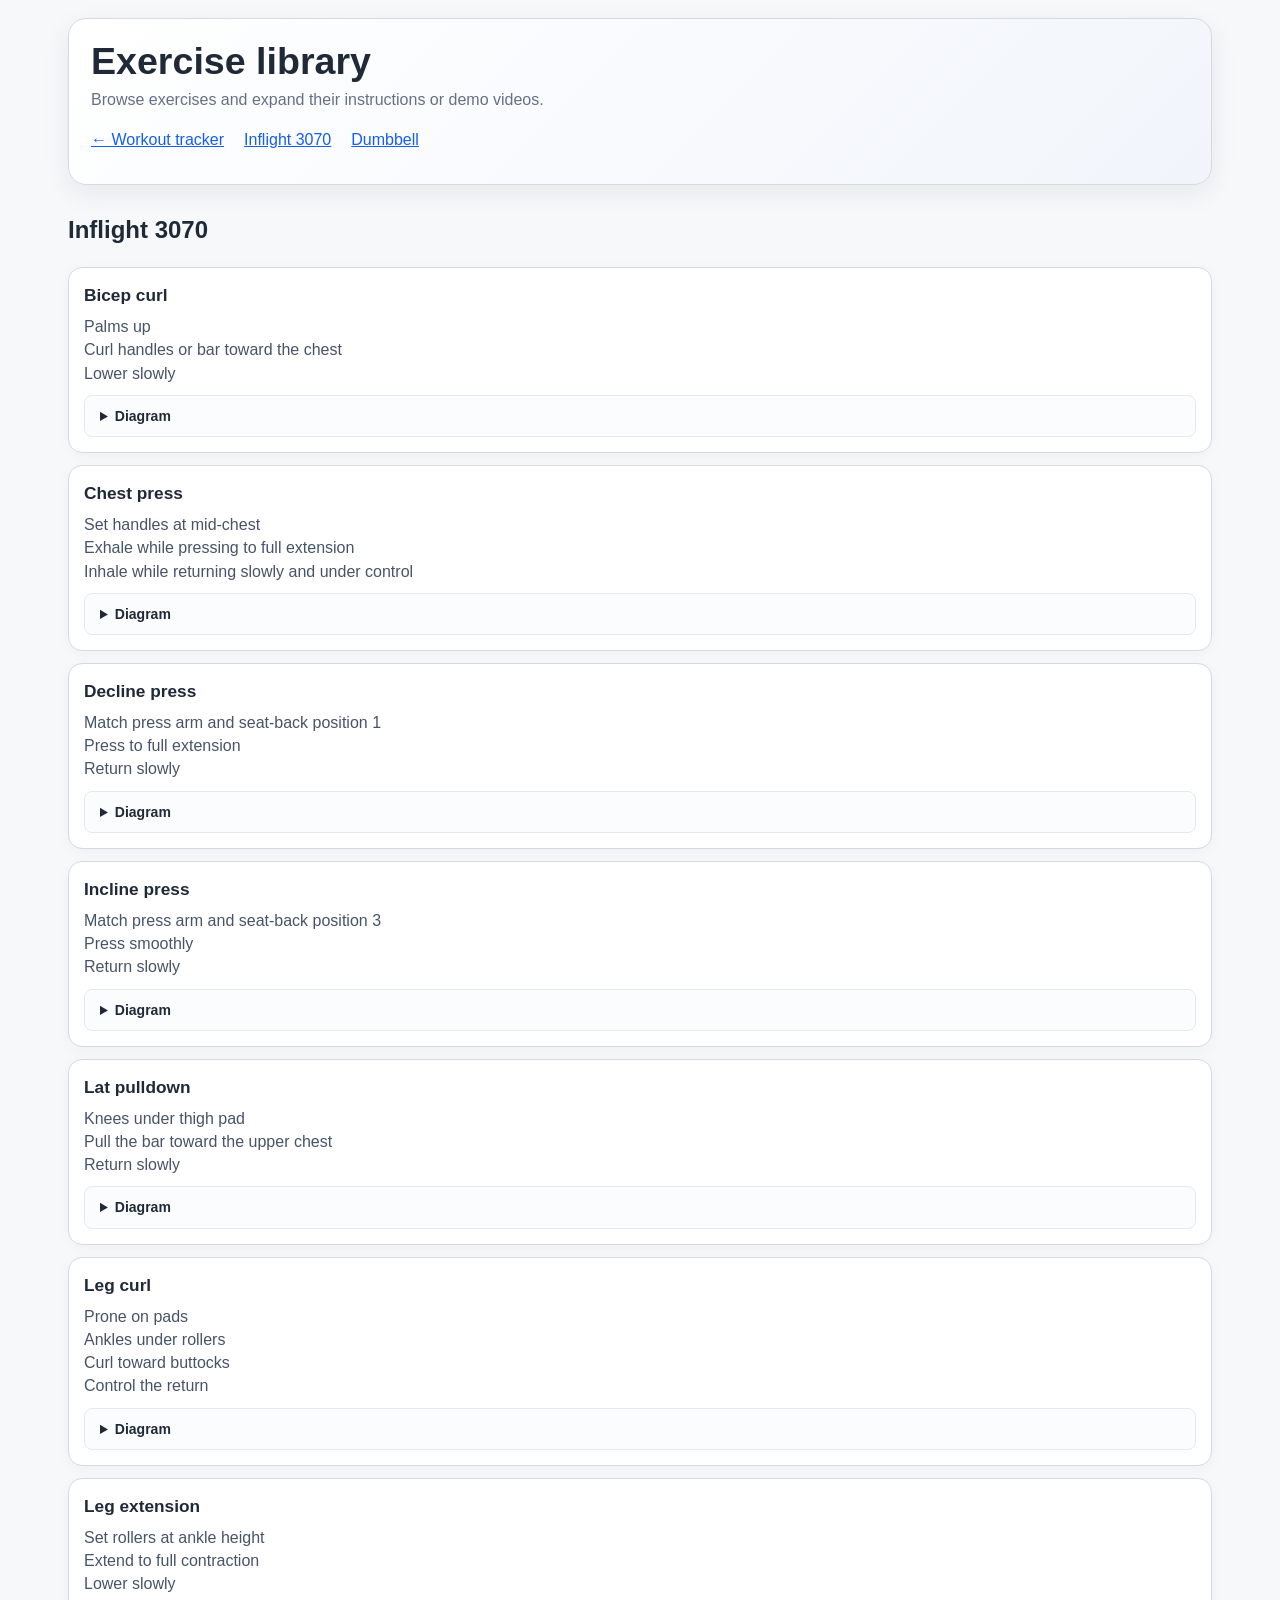
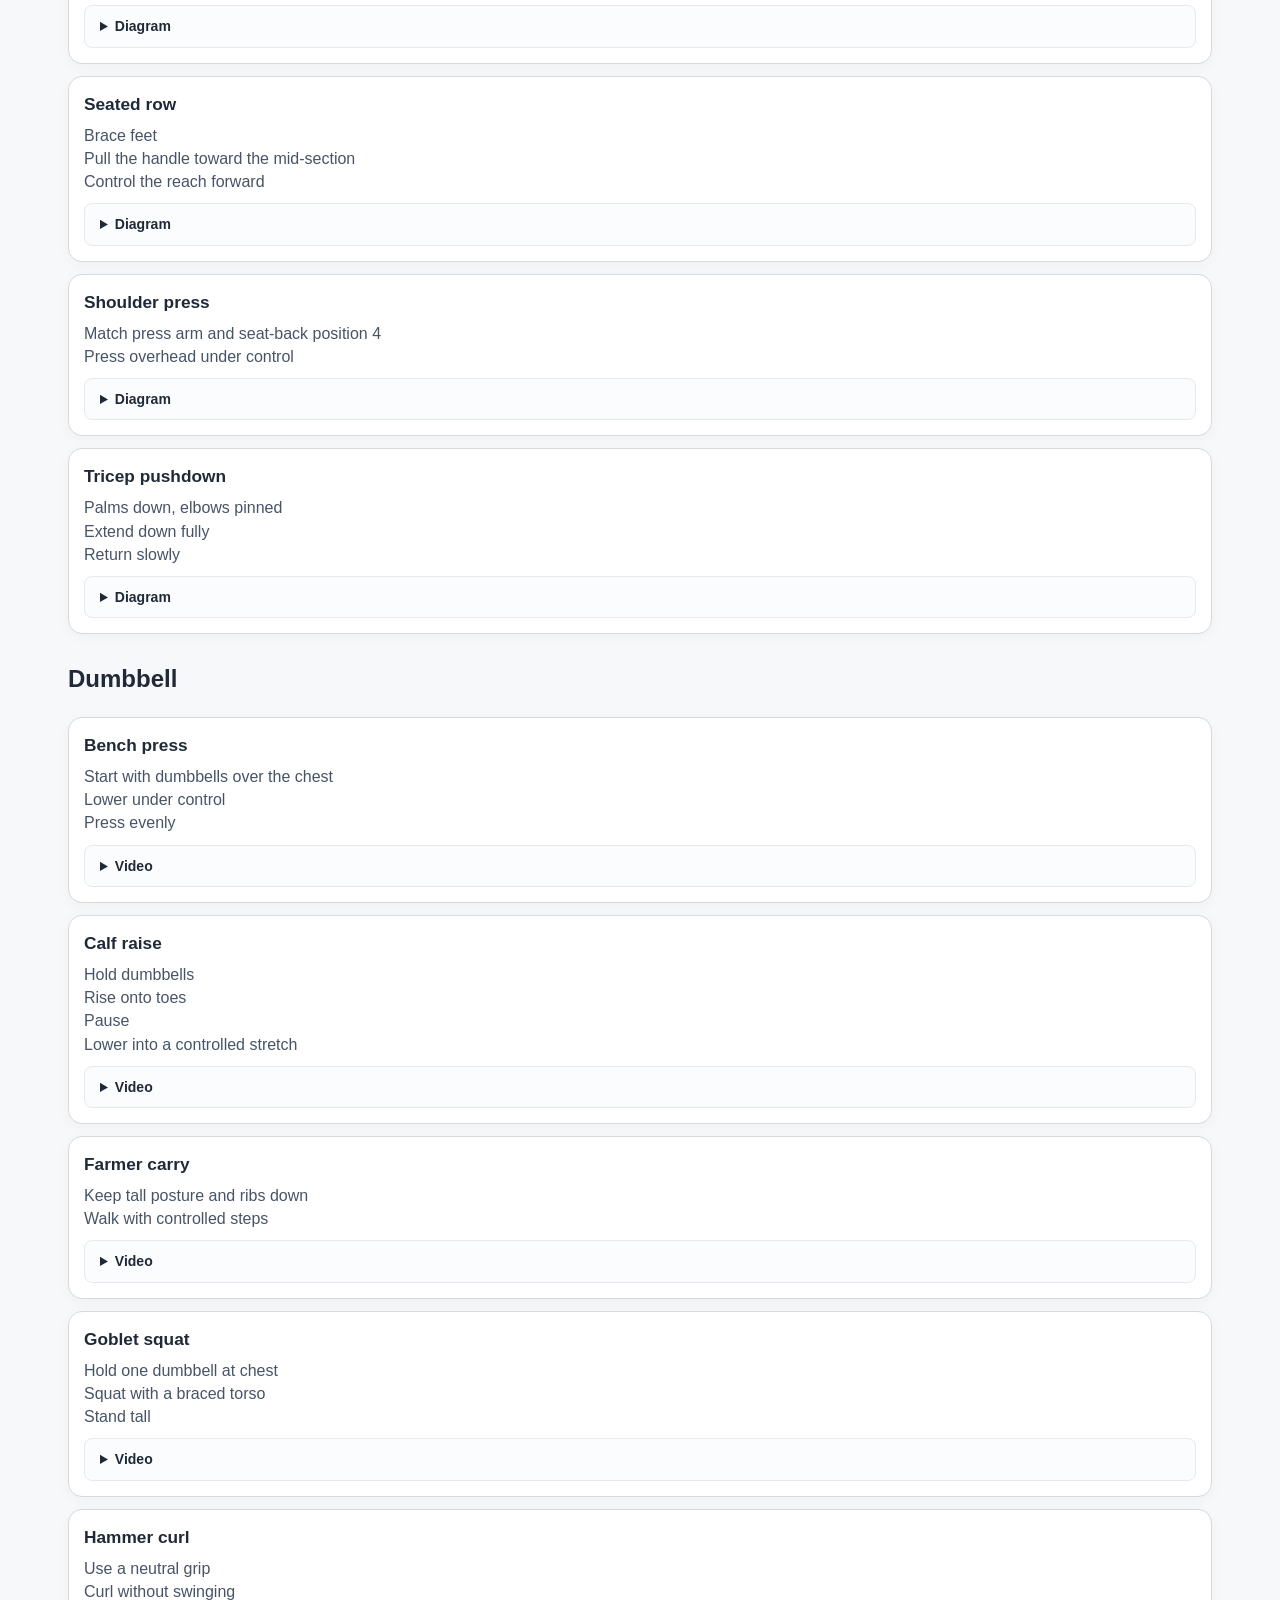
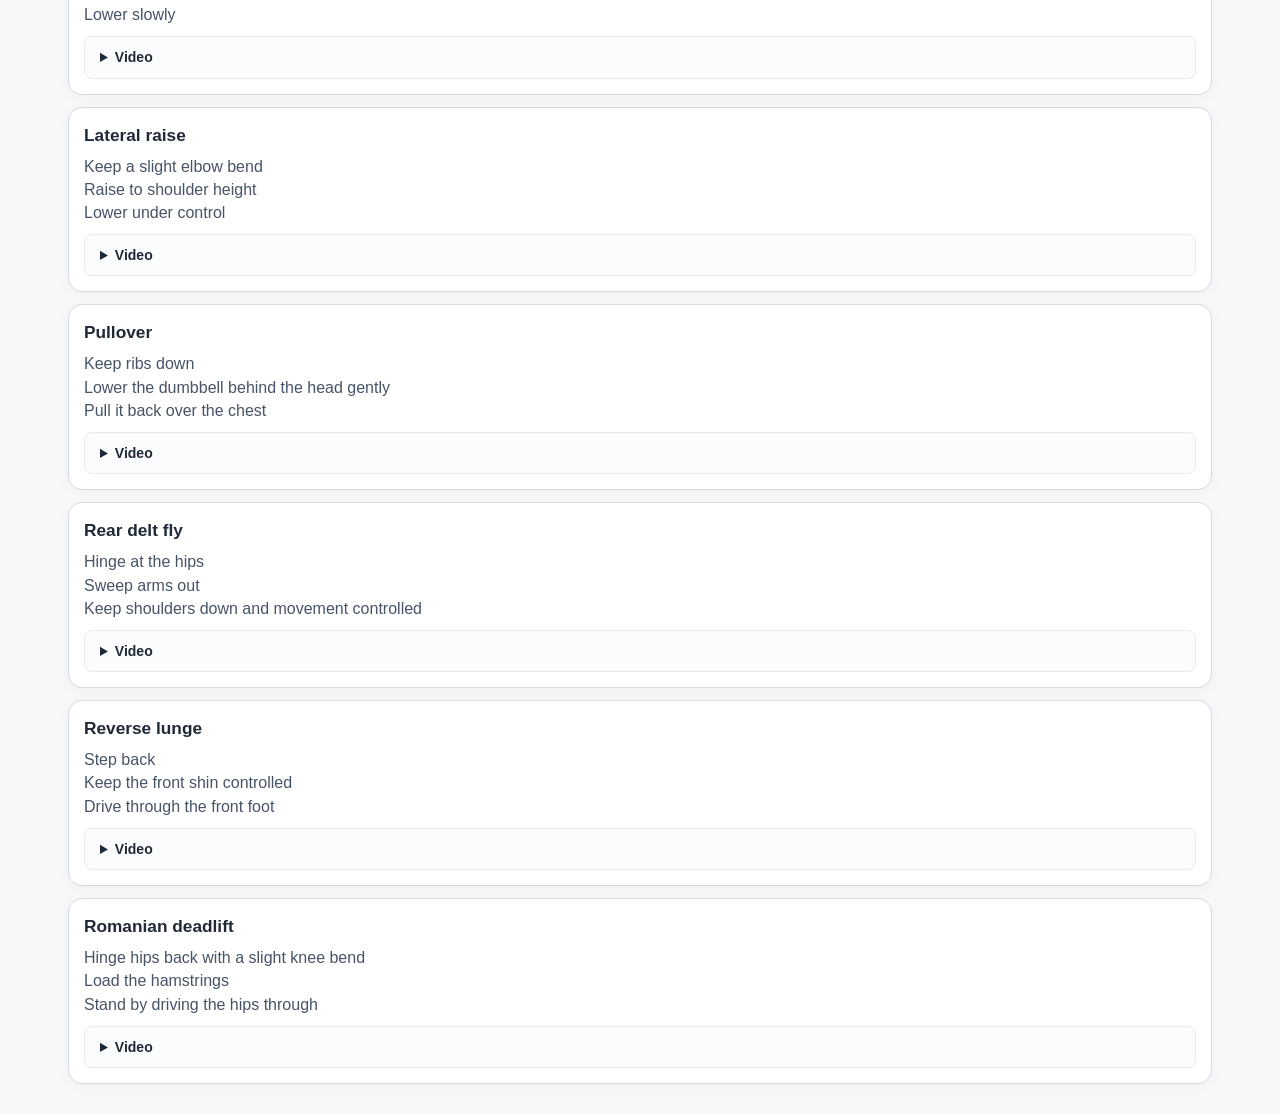
==== exercises.html @ 2ee911b1 "embeds / library updates;" ====
<!doctype html>
<html lang="en">
<head>
<meta charset="utf-8">
<meta name="viewport" content="width=device-width,initial-scale=1">
<meta name="theme-color" content="#f7f8fa">
<title>Exercise Library — Inflight 3070 + Dumbbells</title>
<link rel="stylesheet" href="styles.css">
</head>
<body>
<main class="wrap library">
<header class="hero">
  <h1>Exercise library</h1>
  <p>Browse exercises and expand their instructions or demo videos.</p>
  <nav aria-label="Exercise library navigation"><a href="index.html">← Workout tracker</a><a href="#inflight-3070">Inflight 3070</a><a href="#dumbbell">Dumbbell</a></nav>
</header>
<section id="inflight-3070" aria-labelledby="inflight-heading"><h2 id="inflight-heading">Inflight 3070</h2><div id="machine-exercises"></div></section>
<section id="dumbbell" aria-labelledby="dumbbell-heading"><h2 id="dumbbell-heading">Dumbbell</h2><div id="dumbbell-exercises"></div></section>
</main>
<script src="exercises.js"></script>
<script>
function libraryCard(ex){
  return `<article class="exercise" id="${exerciseId(ex)}"><div class="ex-main"><div class="ex-top"><h3>${exerciseName(ex)}</h3></div><p class="cue">${ex.cue}</p>${exerciseGuidance(ex)}</div></article>`;
}
for(const [id,exercises] of [['machine-exercises',machine],['dumbbell-exercises',db]]){
  document.getElementById(id).innerHTML=Object.values(exercises).sort((a,b)=>exerciseName(a).localeCompare(exerciseName(b))).map(libraryCard).join('');
}
// Scroll after rendering so direct links work on a fresh page load.
function scrollToExercise(){
  const target=document.getElementById(location.hash.slice(1));
  if(target)target.scrollIntoView({behavior:'instant',block:'start'});
}
scrollToExercise();
window.addEventListener('hashchange',scrollToExercise);
</script>
</body>
</html>
---- styles.css ----
:root{--bg:#f7f8fa;--panel:#fff;--ink:#1f2937;--muted:#667085;--line:#d6d9de;--line2:#e6e8eb;--accent:#155eef;--soft:#eef4ff;--ok:#137333;--shadow:0 8px 28px rgba(16,24,40,.07)}
*{box-sizing:border-box} html{scroll-behavior:smooth} body{margin:0;background:var(--bg);color:var(--ink);font-family:Inter,ui-sans-serif,-apple-system,BlinkMacSystemFont,"Segoe UI",Roboto,Helvetica,Arial,sans-serif;line-height:1.45}
a{color:var(--accent)} button,input{font:inherit}.wrap{max-width:1180px;margin:auto;padding:18px}.hero{background:linear-gradient(135deg,#fff,#f1f5fb);border:1px solid var(--line);border-radius:18px;padding:22px;box-shadow:var(--shadow)}
.hero h1{margin:0 0 6px;font-size:clamp(1.65rem,4vw,2.35rem);line-height:1.1}.hero p{margin:6px 0;color:var(--muted)}
.toolbar{display:flex;gap:10px;flex-wrap:wrap;margin-top:14px}.btn{border:1px solid var(--line);background:#fff;padding:9px 12px;border-radius:10px;cursor:pointer}.btn:hover{background:#f7f7f8}.btn.primary{background:var(--accent);color:#fff;border-color:var(--accent)}
.sticky{position:sticky;top:0;z-index:20;background:rgba(247,248,250,.94);backdrop-filter:blur(10px);border-bottom:1px solid var(--line2);margin:18px -18px 0;padding:10px 18px}.daynav{display:flex;gap:8px;overflow-x:auto;scrollbar-width:thin}.daynav button{white-space:nowrap}
.daynav .active{background:var(--ink);color:#fff;border-color:var(--ink)}
.summary{margin:18px 0;background:var(--panel);border:1px solid var(--line);border-radius:14px;overflow:auto}.summary table{width:100%;border-collapse:collapse;min-width:700px}.summary th,.summary td{border:1px solid #d3d6db;padding:10px 12px;text-align:left;vertical-align:top}.summary th{background:#f1f3f5}
.day{display:none}.day.active{display:block}.day-head{margin:20px 0 12px;display:flex;align-items:end;justify-content:space-between;gap:14px;flex-wrap:wrap}.day-head h2{margin:0;font-size:1.6rem}.day-head p{margin:2px 0 0;color:var(--muted)}
.progress{width:100%;min-width:0;margin-top:10px}.bar{height:9px;background:#e7e9ed;border-radius:999px;overflow:hidden}.bar>span{display:block;height:100%;width:0;background:var(--ok);transition:width .2s}.pct{font-size:.82rem;color:var(--muted);margin-top:3px;text-align:right}
.exercise{background:var(--panel);border:1px solid var(--line);border-radius:14px;margin:12px 0;box-shadow:0 3px 14px rgba(16,24,40,.035);overflow:hidden}.ex-main{padding:15px}.ex-top{display:flex;align-items:flex-start;justify-content:space-between;gap:14px}.ex-top h3{display:flex;align-items:baseline;gap:8px;margin:0;font-size:1.08rem}.tag{display:inline-block;font-size:.72rem;padding:3px 7px;border-radius:999px;background:#f0f2f5;color:#475467;flex-shrink:0}.tag.db{background:var(--soft);color:#1849a9}.scheme{font-weight:700}.cue{margin:7px 0 10px;color:#475467}.external{font-size:.84rem;text-decoration:none}.external:hover{text-decoration:underline}
.logtable{width:100%;border-collapse:collapse;margin-top:10px}.logtable th,.logtable td{border:1px solid #d3d6db;padding:7px;text-align:center}.logtable th{background:#f5f6f7;font-size:.82rem}.logtable input[type=number]{width:100%;min-width:58px;border:1px solid var(--line);border-radius:7px;padding:6px;background:#fff}.donebox{width:19px;height:19px}
details{border-top:1px solid var(--line2);background:#fbfcfd}details summary{cursor:pointer;padding:10px 15px;font-weight:650}.detailbody{padding:0 15px 15px}.diagram{display:block;width:100%;max-height:620px;object-fit:contain;background:#111;border-radius:10px;border:1px solid var(--line);margin-top:10px}.diagram-note{font-size:.82rem;color:var(--muted)}
.guidance{display:block;margin-top:10px;border:1px solid var(--line2);border-radius:8px;background:#fbfcfd;font-size:.875rem;font-weight:650}.demo-video{display:block;width:100%;max-width:360px;aspect-ratio:9/16;height:auto;margin:10px auto 0;border:0;border-radius:10px;background:#111}.previous{color:var(--muted);font-size:.82rem;overflow-wrap:anywhere}
.rest{margin-top:8px;background:#fff;border:1px solid var(--line);border-radius:14px;box-shadow:var(--shadow);padding:10px;display:flex;align-items:center;gap:8px}.rest strong{min-width:48px;text-align:center;font-variant-numeric:tabular-nums}.small{font-size:.82rem;color:var(--muted)}
.footer{padding:30px 0;color:var(--muted);font-size:.85rem}.hidden{display:none!important}
button:focus-visible,a:focus-visible,input:focus-visible,summary:focus-visible{outline:3px solid var(--accent);outline-offset:3px}
@media(max-width:680px){
  .wrap{padding:12px}
  .sticky{margin:14px -12px 0;padding:8px 12px}
  .daynav{display:grid;grid-template-columns:repeat(3,minmax(0,1fr));gap:6px;overflow:visible}
  .daynav button{white-space:normal;padding:8px 4px;font-size:.85rem}
  .btn{min-height:44px}
  .hero{padding:17px}
  .summary table{min-width:0;table-layout:fixed}
  .summary th,.summary td{padding:9px 7px;overflow-wrap:anywhere;font-size:.875rem}
  .summary th:first-child{width:14%}
  .summary th:nth-child(2){width:30%}
  .ex-main{padding:12px}
  .ex-top{display:block}
  .scheme{margin-top:6px}
  .progress{min-width:0;width:100%}
  .logtable{table-layout:fixed}
  .logtable th,.logtable td{padding:4px}
  .logtable th:first-child{width:10%}
  .logtable th:nth-child(2){width:25%}
  .logtable th{font-size:.72rem;overflow-wrap:anywhere}
  .logtable th:last-child{width:15%}
  .logtable input[type=number]{min-width:0;min-height:44px;padding:5px;font-size:16px}
  .donebox{width:24px;height:24px;margin:0;vertical-align:middle}
  .rest{justify-content:center;gap:5px;padding:8px}
  .rest .btn{padding:8px;font-size:.875rem}
  .rest strong{min-width:40px}
  .diagram{max-height:none}
}
@media print{.sticky,.rest,.toolbar,.logtable{display:none!important}.day{display:block!important}.exercise{break-inside:avoid;box-shadow:none}.wrap{max-width:none}.hero{box-shadow:none}}

a.tag{text-decoration:none}a.tag:hover{text-decoration:underline;background:var(--line2)}
.library .exercise{scroll-margin-top:16px}.library .exercise:target{border-color:var(--accent);box-shadow:0 0 0 2px var(--soft)}
.library h2{margin-top:28px}.library nav a{display:inline-block;min-height:44px;padding:10px 0;margin-right:20px}
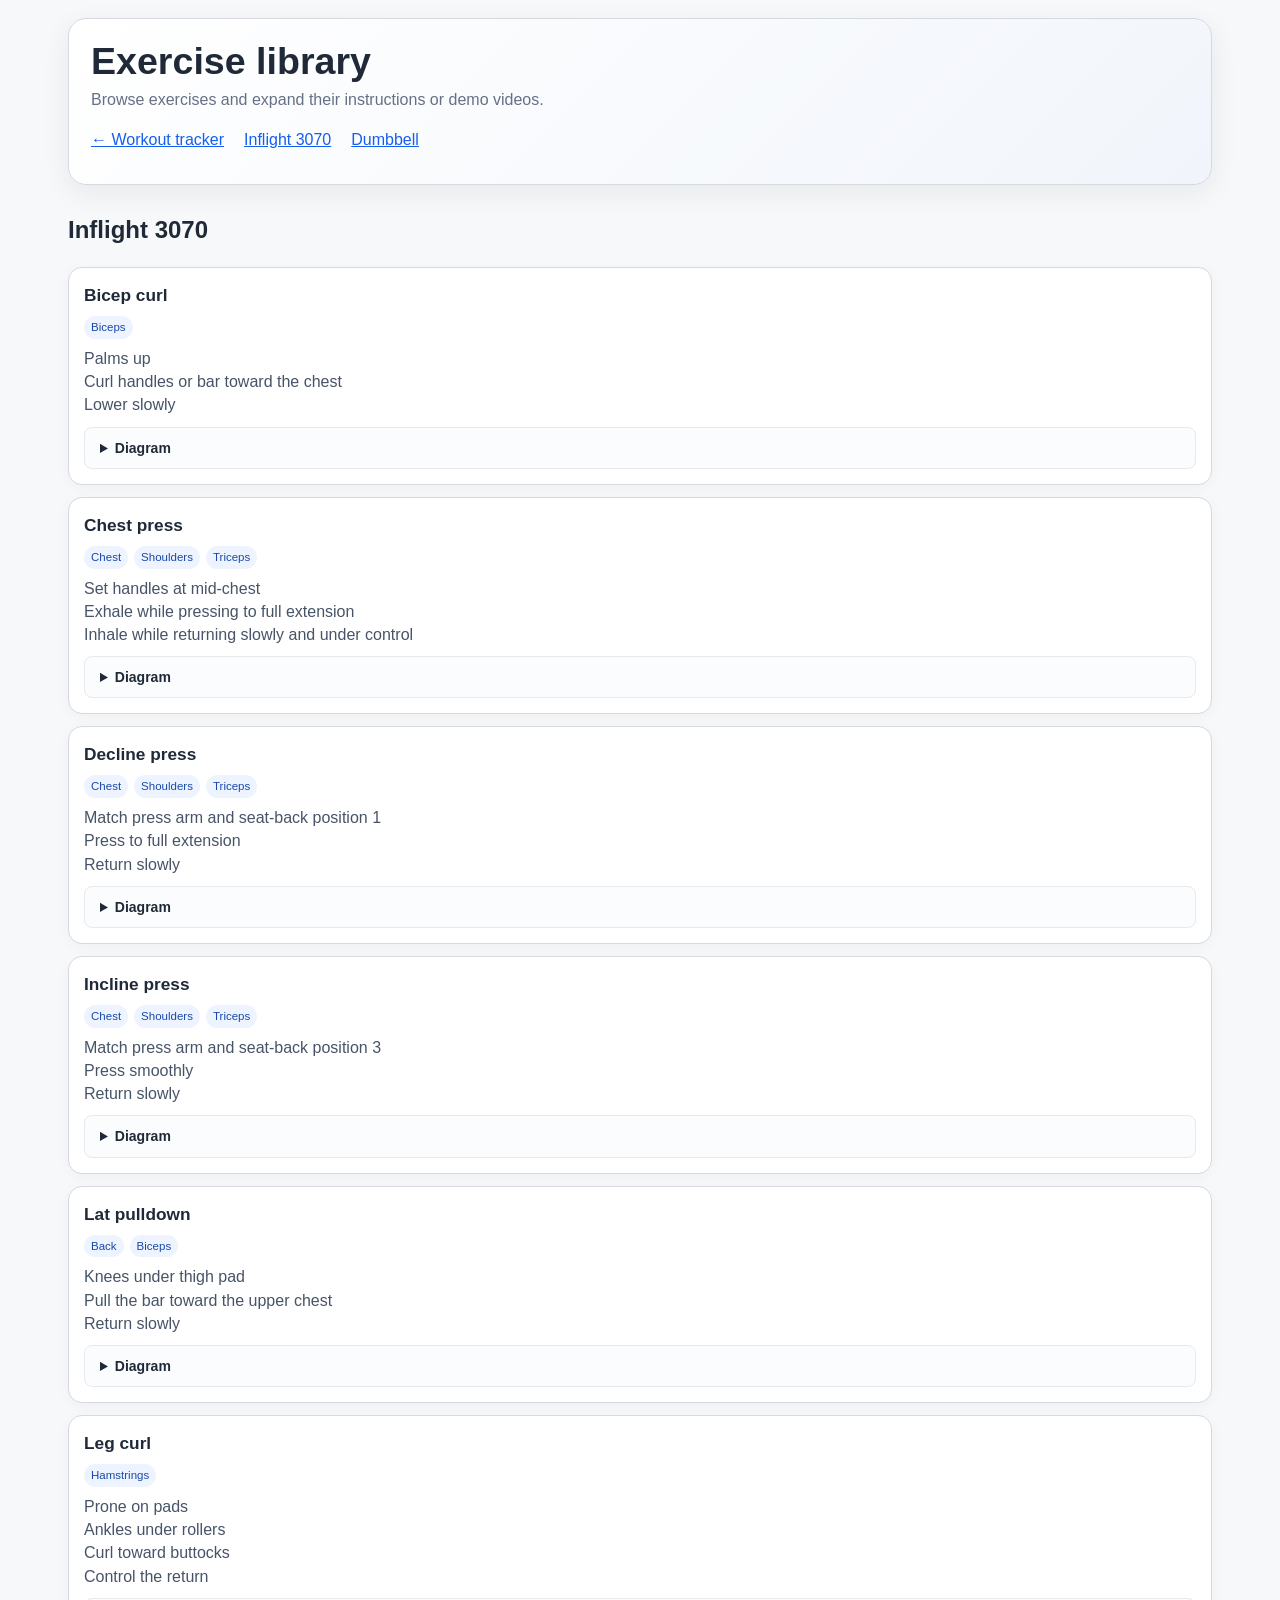
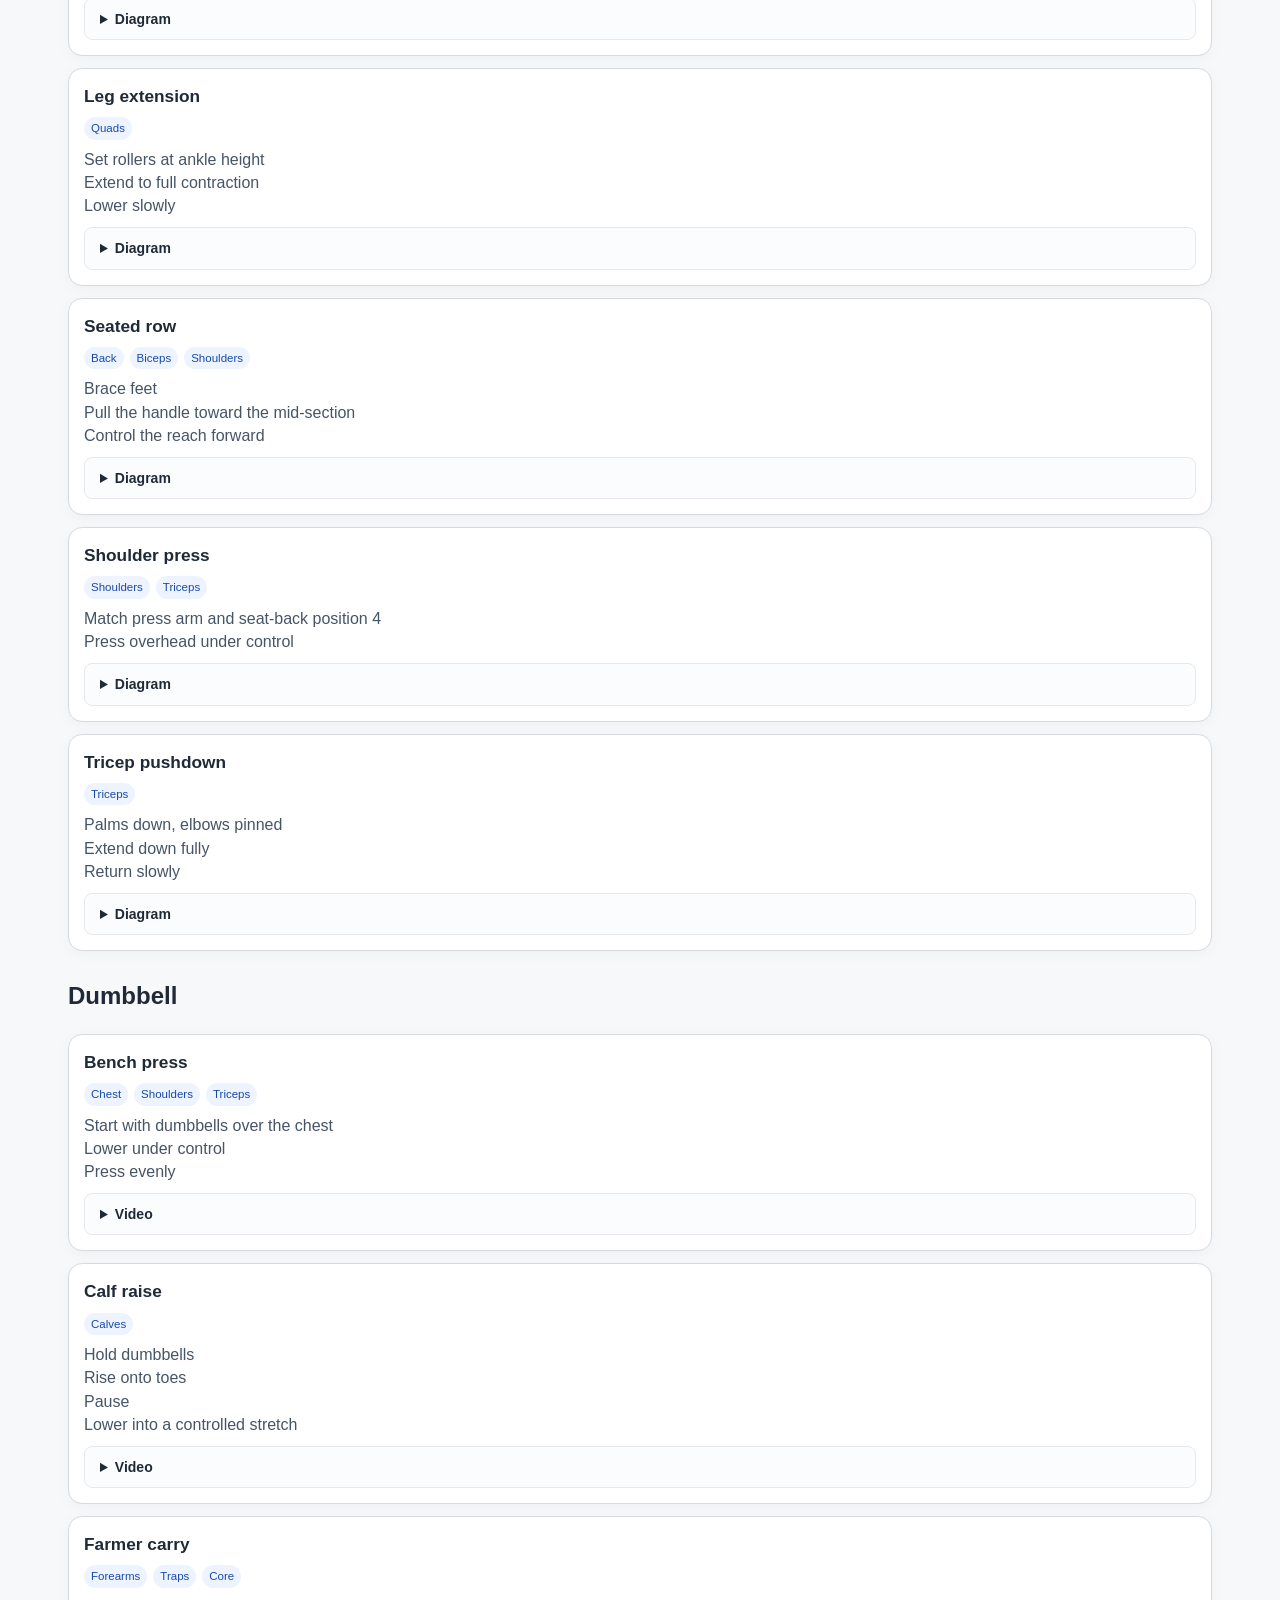
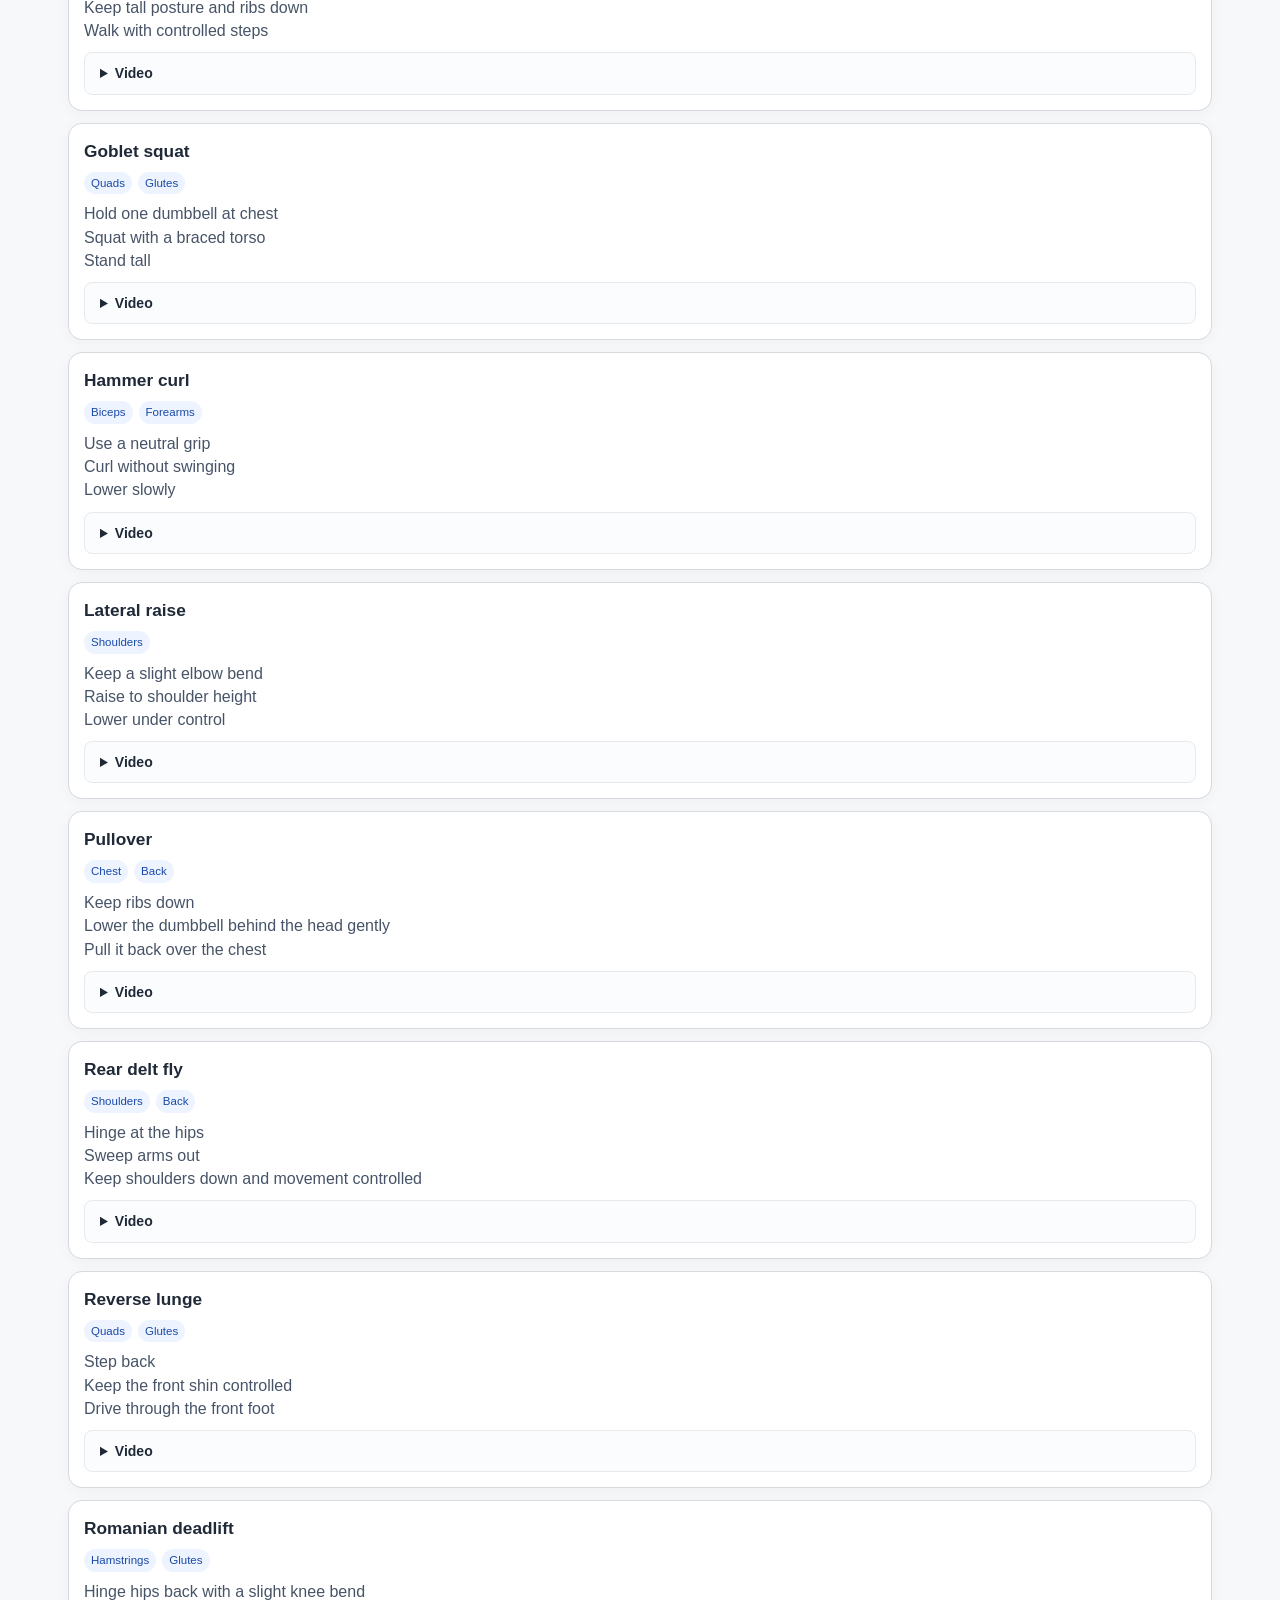
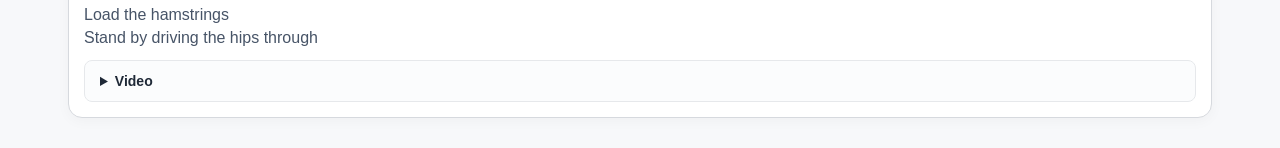
==== commit c8272a65: "add muscle group tags;" ====
--- a/exercises.html
+++ b/exercises.html
@@ -11,7 +11,8 @@
 <main class="wrap library">
 <header class="hero">
   <h1>Exercise library</h1>
-  <p>Browse exercises and expand their instructions or demo videos.</p>
+  <p id="library-description">Browse exercises and expand their instructions or demo videos.</p>
+  <a id="clear-filter" href="exercises.html" hidden>Show all exercises</a>
   <nav aria-label="Exercise library navigation"><a href="index.html">← Workout tracker</a><a href="#inflight-3070">Inflight 3070</a><a href="#dumbbell">Dumbbell</a></nav>
 </header>
 <section id="inflight-3070" aria-labelledby="inflight-heading"><h2 id="inflight-heading">Inflight 3070</h2><div id="machine-exercises"></div></section>
@@ -20,10 +21,19 @@
 <script src="exercises.js"></script>
 <script>
 function libraryCard(ex){
-  return `<article class="exercise" id="${exerciseId(ex)}"><div class="ex-main"><div class="ex-top"><h3>${exerciseName(ex)}</h3></div><p class="cue">${ex.cue}</p>${exerciseGuidance(ex)}</div></article>`;
+  return `<article class="exercise" id="${exerciseId(ex)}"><div class="ex-main"><div class="ex-top"><h3>${exerciseName(ex)}</h3></div>${muscleTags(ex)}<p class="cue">${ex.cue}</p>${exerciseGuidance(ex)}</div></article>`;
+}
+const requestedMuscle=new URLSearchParams(location.search).get('muscle');
+const muscle=[...new Set([...Object.values(machine),...Object.values(db)].flatMap(ex=>ex.muscles))].find(name=>name.toLowerCase()===requestedMuscle?.toLowerCase());
+if(muscle){
+  document.querySelector('h1').textContent=`${muscle} exercises`;
+  document.title=`${muscle} exercises — Exercise Library`;
+  document.getElementById('library-description').textContent=`Exercises targeting ${muscle.toLowerCase()}. Expand a diagram or video for guidance.`;
+  document.getElementById('clear-filter').hidden=false;
 }
 for(const [id,exercises] of [['machine-exercises',machine],['dumbbell-exercises',db]]){
-  document.getElementById(id).innerHTML=Object.values(exercises).sort((a,b)=>exerciseName(a).localeCompare(exerciseName(b))).map(libraryCard).join('');
+  const matches=Object.values(exercises).filter(ex=>!muscle || ex.muscles.includes(muscle));
+  document.getElementById(id).innerHTML=matches.length?matches.sort((a,b)=>exerciseName(a).localeCompare(exerciseName(b))).map(libraryCard).join(''):'<p class="small">No matching exercises in this section.</p>';
 }
 // Scroll after rendering so direct links work on a fresh page load.
 function scrollToExercise(){
--- a/styles.css
+++ b/styles.css
@@ -49,3 +49,5 @@
 a.tag{text-decoration:none}a.tag:hover{text-decoration:underline;background:var(--line2)}
 .library .exercise{scroll-margin-top:16px}.library .exercise:target{border-color:var(--accent);box-shadow:0 0 0 2px var(--soft)}
 .library h2{margin-top:28px}.library nav a{display:inline-block;min-height:44px;padding:10px 0;margin-right:20px}
+
+.muscle-tags{display:flex;flex-wrap:wrap;gap:6px;margin:8px 0}.muscle-tags .tag{background:var(--soft);color:#1849a9}
